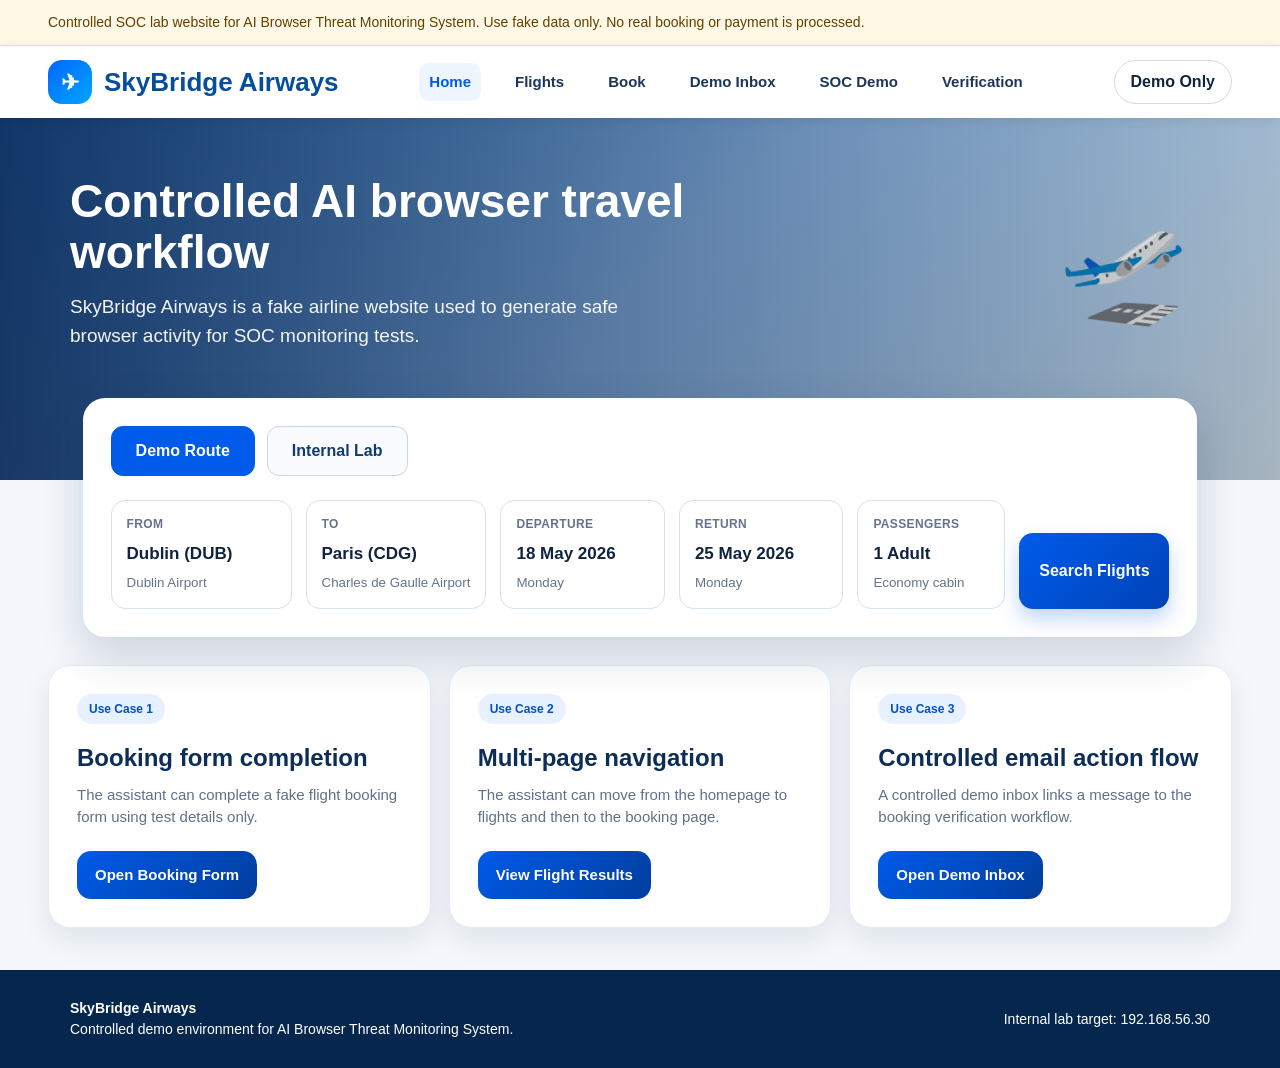
==== docs/index.html @ 46270eea "Add GitHub Pages version of SkyBridge website" ====
<!DOCTYPE html>
<html lang="en">
<head>
  <meta charset="UTF-8" />
  <meta name="viewport" content="width=device-width, initial-scale=1.0" />
  <title>SkyBridge Airways - Controlled Lab Website</title>
  <link rel="stylesheet" href="css/style.css" />
</head>
<body>
  <div class="lab-banner">
    Controlled SOC lab website for AI Browser Threat Monitoring System. Use fake data only. No real booking or payment is processed.
  </div>
  <header>
    <a class="logo" href="index.html" aria-label="SkyBridge Airways home">
      <span class="logo-icon" aria-hidden="true">✈</span>
      SkyBridge Airways
    </a>
    <nav aria-label="Primary navigation">
      <a href="index.html">Home</a>
      <a href="flights.html">Flights</a>
      <a href="ticket.html">Book</a>
      <a href="inbox.html">Demo Inbox</a>
      <a href="soc-demo.html">SOC Demo</a>
      <a href="confirmation.html">Verification</a>
    </nav>
    <div class="sign-in">Demo Only</div>
  </header>

  <section class="hero">
    <h1>Controlled AI browser travel workflow</h1>
    <p>SkyBridge Airways is a fake airline website used to generate safe browser activity for SOC monitoring tests.</p>
    <div class="plane">🛫</div>
  </section>

  <section class="search-card">
    <div class="tabs">
      <div class="tab active">Demo Route</div>
      <div class="tab">Internal Lab</div>
    </div>
    <div class="flight-grid">
      <div class="field">
        <label>From</label>
        <strong>Dublin (DUB)</strong>
        <small>Dublin Airport</small>
      </div>
      <div class="field">
        <label>To</label>
        <strong>Paris (CDG)</strong>
        <small>Charles de Gaulle Airport</small>
      </div>
      <div class="field">
        <label>Departure</label>
        <strong>18 May 2026</strong>
        <small>Monday</small>
      </div>
      <div class="field">
        <label>Return</label>
        <strong>25 May 2026</strong>
        <small>Monday</small>
      </div>
      <div class="field">
        <label>Passengers</label>
        <strong>1 Adult</strong>
        <small>Economy cabin</small>
      </div>
      <a class="search-button" href="flights.html">Search Flights</a>
    </div>
  </section>

  <main class="container">
    <section class="grid-3">
      <article class="card">
        <span class="badge">Use Case 1</span>
        <h2>Booking form completion</h2>
        <p class="card-subtitle">The assistant can complete a fake flight booking form using test details only.</p>
        <a class="button" href="ticket.html">Open Booking Form</a>
      </article>
      <article class="card">
        <span class="badge">Use Case 2</span>
        <h2>Multi-page navigation</h2>
        <p class="card-subtitle">The assistant can move from the homepage to flights and then to the booking page.</p>
        <a class="button" href="flights.html">View Flight Results</a>
      </article>
      <article class="card">
        <span class="badge">Use Case 3</span>
        <h2>Controlled email action flow</h2>
        <p class="card-subtitle">A controlled demo inbox links a message to the booking verification workflow.</p>
        <a class="button" href="inbox.html">Open Demo Inbox</a>
      </article>
    </section>
  </main>

  <footer>
    <div>
      <strong>SkyBridge Airways</strong><br>
      Controlled demo environment for AI Browser Threat Monitoring System.
    </div>
    <div>
      Internal lab target: 192.168.56.30
    </div>
  </footer>
  <script src="js/main.js"></script>

</body>
</html>
---- docs/css/style.css ----
/* SkyBridge Airways controlled SOC lab website
   External stylesheet for AI Browser Threat Monitoring System web target. */

* {
  box-sizing: border-box;
  margin: 0;
  padding: 0;
}

:root {
  --bg: #f4f7fb;
  --text: #10233f;
  --muted: #60708a;
  --primary: #005bea;
  --primary-dark: #003d9c;
  --accent: #00a6ff;
  --card: #ffffff;
  --border: #d8e1ee;
  --warning-bg: #fff8e6;
  --warning-text: #604100;
  --success-bg: #ecfff6;
  --success-text: #006b42;
  --shadow: 0 12px 30px rgba(13, 42, 83, 0.09);
}

html {
  min-height: 100%;
}

body {
  background: var(--bg);
  color: var(--text);
  font-family: Arial, Helvetica, sans-serif;
  line-height: 1.5;

  min-height: 100vh;
  display: flex;
  flex-direction: column;
}

a {
  color: inherit;
}

a:focus-visible,
button:focus-visible,
input:focus-visible,
select:focus-visible,
textarea:focus-visible {
  outline: 3px solid rgba(0, 91, 234, 0.35);
  outline-offset: 3px;
}

header {
  background: #ffffff;
  min-height: 72px;
  display: flex;
  align-items: center;
  justify-content: space-between;
  padding: 0 48px;
  box-shadow: 0 2px 12px rgba(0,0,0,0.08);
  position: sticky;
  top: 0;
  z-index: 10;
}

.logo {
  display: flex;
  align-items: center;
  gap: 12px;
  font-size: 26px;
  font-weight: 800;
  color: #064e9b;
  text-decoration: none;
  white-space: nowrap;
}

.logo-icon {
  display: inline-flex;
  align-items: center;
  justify-content: center;
  background: linear-gradient(135deg, #0066ff, #00a6ff);
  color: white;
  width: 44px;
  height: 44px;
  border-radius: 14px;
  font-size: 22px;
  flex: 0 0 auto;
}

nav {
  display: flex;
  gap: 24px;
  font-size: 15px;
  color: #1d3557;
  align-items: center;
}

nav a {
  text-decoration: none;
  font-weight: 700;
  padding: 8px 10px;
  border-radius: 10px;
}

nav a:hover,
nav a.active {
  background: #eef5ff;
  color: var(--primary);
}

.sign-in {
  border: 1px solid #d4dce8;
  padding: 9px 16px;
  border-radius: 999px;
  font-weight: 600;
  background: #fff;
}

.hero {
  min-height: 300px;
  background:
    linear-gradient(90deg, rgba(3, 34, 82, 0.88), rgba(0, 89, 180, 0.35)),
    linear-gradient(135deg, #7ec8ff, #eaf6ff 50%, #ffe5c4);
  color: white;
  padding: 58px 70px 130px;
  position: relative;
  overflow: hidden;
}

.hero.compact {
  min-height: 220px;
  padding-bottom: 72px;
}

.hero h1 {
  font-size: 46px;
  line-height: 1.1;
  max-width: 700px;
  margin-bottom: 16px;
}

.hero p {
  font-size: 19px;
  max-width: 620px;
  opacity: 0.95;
}

.plane {
  position: absolute;
  right: 90px;
  top: 74px;
  font-size: 105px;
  transform: rotate(-8deg);
  opacity: 0.95;
}

.lab-banner {
  background: #fff8e6;
  color: #604100;
  border-bottom: 1px solid #ffe0a3;
  padding: 12px 48px;
  font-size: 14px;
}

.container {
  max-width: 1220px;
  margin: 0 auto 42px;
  padding: 0 18px;
}

.search-card {
  max-width: 1220px;
  margin: -82px auto 28px;
  background: white;
  border-radius: 22px;
  box-shadow: 0 18px 45px rgba(13, 42, 83, 0.18);
  padding: 28px;
  position: relative;
  z-index: 2;
}

.tabs {
  display: flex;
  gap: 12px;
  margin-bottom: 24px;
}

.tab {
  border: 1px solid #c9d5e7;
  padding: 12px 24px;
  border-radius: 12px;
  font-weight: 700;
  color: #113c73;
  background: #f9fbff;
  white-space: nowrap;
}

.tab.active {
  background: var(--primary);
  color: white;
  border-color: var(--primary);
}

.flight-grid {
  display: grid;
  grid-template-columns: 1.1fr 1.1fr 1fr 1fr 0.9fr 0.9fr;
  gap: 14px;
  align-items: end;
}

.field {
  border: 1px solid var(--border);
  border-radius: 14px;
  padding: 14px 15px;
  background: #fff;
  min-height: 76px;
}

.field label {
  display: block;
  font-size: 12px;
  color: #66738a;
  margin-bottom: 8px;
  font-weight: 700;
  text-transform: uppercase;
  letter-spacing: 0.03em;
}

.field strong {
  display: block;
  font-size: 17px;
  color: var(--text);
  margin-bottom: 3px;
}

.field small {
  color: #66738a;
}

.button,
.search-button,
.select-button,
.payment-button {
  border: none;
  border-radius: 14px;
  cursor: pointer;
  font-weight: 900;
  text-decoration: none;
  display: inline-flex;
  align-items: center;
  justify-content: center;
  text-align: center;
}

.search-button {
  height: 76px;
  min-width: 150px;
  padding: 0 18px;
  background: linear-gradient(135deg, var(--primary), #0043b7);
  color: white;
  font-size: 16px;
  box-shadow: 0 10px 20px rgba(0, 91, 234, 0.25);
  white-space: nowrap;
}

.button {
  padding: 13px 18px;
  background: linear-gradient(135deg, var(--primary), var(--primary-dark));
  color: white;
  font-size: 15px;
}

.button.secondary {
  background: #ffffff;
  color: var(--primary);
  border: 1px solid #bcd1f5;
}

main.two-column {
  max-width: 1220px;
  margin: 0 auto 42px;
  padding: 0 18px;
  display: grid;
  grid-template-columns: 1.55fr 0.9fr;
  gap: 28px;
}

.panel,
.card {
  background: white;
  border-radius: 22px;
  box-shadow: var(--shadow);
  padding: 28px;
  border: 1px solid #e4ebf5;
}

.panel h2,
.card h2 {
  font-size: 24px;
  margin-bottom: 8px;
  color: #0c2d57;
}

.panel-subtitle,
.card-subtitle {
  color: var(--muted);
  margin-bottom: 22px;
  font-size: 15px;
}

.grid-3 {
  display: grid;
  grid-template-columns: repeat(3, 1fr);
  gap: 18px;
}

.grid-2 {
  display: grid;
  grid-template-columns: repeat(2, 1fr);
  gap: 18px;
}

.fare-grid {
  display: grid;
  grid-template-columns: repeat(3, 1fr);
  gap: 18px;
}

.fare-card {
  border: 2px solid #dce6f3;
  border-radius: 18px;
  padding: 22px;
  background: #fbfdff;
  transition: 0.2s;
  min-height: 300px;
  position: relative;
  display: flex;
  flex-direction: column;
}

.fare-card:hover {
  transform: translateY(-3px);
  box-shadow: 0 12px 26px rgba(13, 42, 83, 0.12);
}

.fare-card.selected {
  border-color: #0066ff;
  background: #f3f8ff;
}

.fare-tag,
.badge {
  display: inline-block;
  padding: 6px 12px;
  border-radius: 999px;
  background: #e8f1ff;
  color: #0050c8;
  font-size: 12px;
  font-weight: 800;
  margin-bottom: 16px;
}

.fare-card h3 {
  font-size: 21px;
  margin-bottom: 6px;
}

.price {
  font-size: 34px;
  font-weight: 900;
  color: var(--primary);
  margin: 16px 0 4px;
}

.per-person {
  color: #66738a;
  font-size: 13px;
  margin-bottom: 18px;
}

.features {
  list-style: none;
  margin-top: 18px;
  margin-bottom: 22px;
}

.features li {
  margin: 10px 0;
  color: #2d3f5f;
  font-size: 14px;
}

.features li::before {
  content: "✓";
  color: #00a86b;
  font-weight: 900;
  margin-right: 8px;
}

.select-button {
  width: 100%;
  padding: 12px;
  border: 1px solid #0066ff;
  background: white;
  color: var(--primary);
  margin-top: auto;
}

.fare-card.selected .select-button {
  background: var(--primary);
  color: white;
}

.passenger-form {
  display: grid;
  gap: 15px;
}

.input-group label {
  display: block;
  font-size: 13px;
  color: #243b5f;
  margin-bottom: 7px;
  font-weight: 800;
}

.input-group input,
.input-group select,
.input-group textarea {
  width: 100%;
  padding: 14px 14px;
  border: 1px solid #d4dce8;
  border-radius: 12px;
  font-size: 15px;
  outline: none;
  font-family: inherit;
}

.input-group input:focus,
.input-group select:focus,
.input-group textarea:focus {
  border-color: var(--primary);
  box-shadow: 0 0 0 3px rgba(0,91,234,0.12);
}

.summary-box {
  background: #f3f8ff;
  border: 1px solid #d5e6ff;
  padding: 18px;
  border-radius: 16px;
  margin-top: 12px;
}

.summary-row {
  display: flex;
  justify-content: space-between;
  margin: 8px 0;
  color: #243b5f;
  font-size: 14px;
  gap: 16px;
}

.summary-row.total {
  border-top: 1px solid #cbdcf5;
  padding-top: 12px;
  margin-top: 12px;
  font-size: 18px;
  font-weight: 900;
  color: #0c2d57;
}

.payment-button {
  margin-top: 18px;
  width: 100%;
  padding: 17px;
  background: linear-gradient(135deg, var(--primary), var(--primary-dark));
  color: white;
  font-size: 17px;
}

.lab-warning,
.notice-box {
  margin-top: 18px;
  background: var(--warning-bg);
  color: var(--warning-text);
  border: 1px solid #ffe0a3;
  padding: 14px;
  border-radius: 14px;
  font-size: 14px;
  line-height: 1.45;
}

.status {
  margin-top: 14px;
  padding: 12px;
  background: var(--success-bg);
  border: 1px solid #b8f0d2;
  color: var(--success-text);
  border-radius: 12px;
  display: none;
  font-weight: 700;
}

.flight-result {
  display: grid;
  grid-template-columns: 1.2fr 1fr 0.8fr 0.8fr;
  gap: 16px;
  align-items: center;
  border: 1px solid #dce6f3;
  border-radius: 18px;
  padding: 18px;
  background: #fbfdff;
  margin-bottom: 16px;
}

.flight-result .button {
  width: 100%;
}

.flight-time {
  font-size: 24px;
  font-weight: 900;
  color: #0c2d57;
}

.route-line {
  color: var(--muted);
  font-size: 14px;
}

.email-layout {
  display: grid;
  grid-template-columns: 0.8fr 1.6fr;
  gap: 20px;
  margin-top: 28px;
}

.mail-sidebar {
  background: #0b2d57;
  color: white;
  border-radius: 20px;
  padding: 22px;
}

.mail-sidebar h3 {
  margin-bottom: 18px;
}

.mail-folder {
  padding: 10px;
  border-radius: 10px;
  margin: 6px 0;
  background: rgba(255,255,255,0.08);
}

.message-list {
  display: grid;
  gap: 12px;
}

.message-row {
  background: white;
  border: 1px solid #dce6f3;
  border-radius: 16px;
  padding: 16px;
  text-decoration: none;
  display: block;
  color: var(--text);
}

.message-row:hover {
  border-color: var(--primary);
  box-shadow: var(--shadow);
}

.message-meta {
  color: var(--muted);
  font-size: 13px;
  margin-bottom: 6px;
}

.message-subject {
  font-size: 18px;
  font-weight: 900;
  margin-bottom: 8px;
}

.email-body {
  background: white;
  border-radius: 22px;
  border: 1px solid #e4ebf5;
  box-shadow: var(--shadow);
  padding: 30px;
  margin-top: 28px;
}

.email-body p {
  margin: 14px 0;
}

.button-row {
  display: flex;
  flex-wrap: wrap;
  gap: 12px;
}

.email-header {
  border-bottom: 1px solid #e4ebf5;
  padding-bottom: 18px;
  margin-bottom: 18px;
}

footer {
  background: #06274d;
  color: white;
  padding: 28px 70px;
  display: flex;
  justify-content: space-between;
  align-items: center;
  font-size: 14px;
  gap: 20px;
  margin-top: auto;
}

@media (max-width: 1050px) {
  .flight-grid,
  main.two-column,
  .fare-grid,
  .grid-3,
  .grid-2,
  .flight-result,
  .email-layout {
    grid-template-columns: 1fr;
  }

  header {
    padding: 0 20px;
    gap: 16px;
  }

  nav {
    display: none;
  }

  .hero {
    padding: 42px 28px 110px;
  }

  .plane {
    display: none;
  }

  .search-card {
    margin-left: 18px;
    margin-right: 18px;
  }

  footer {
    padding: 24px 28px;
    align-items: flex-start;
    flex-direction: column;
  }
}

@media (max-width: 640px) {
  .lab-banner {
    padding: 10px 18px;
  }

  header {
    min-height: 64px;
  }

  .logo {
    font-size: 20px;
  }

  .logo-icon {
    width: 38px;
    height: 38px;
    border-radius: 12px;
    font-size: 19px;
  }

  .sign-in {
    padding: 8px 12px;
    font-size: 13px;
  }

  .hero {
    padding: 34px 20px 96px;
  }

  .hero.compact {
    padding-bottom: 48px;
  }

  .hero h1 {
    font-size: 34px;
  }

  .hero p {
    font-size: 16px;
  }

  .search-card,
  .panel,
  .card,
  .email-body {
    border-radius: 16px;
    padding: 20px;
  }

  .tabs {
    overflow-x: auto;
    padding-bottom: 4px;
  }

  .summary-row {
    align-items: flex-start;
    flex-direction: column;
    gap: 2px;
  }

  .flight-time,
  .price {
    font-size: 28px;
  }
}
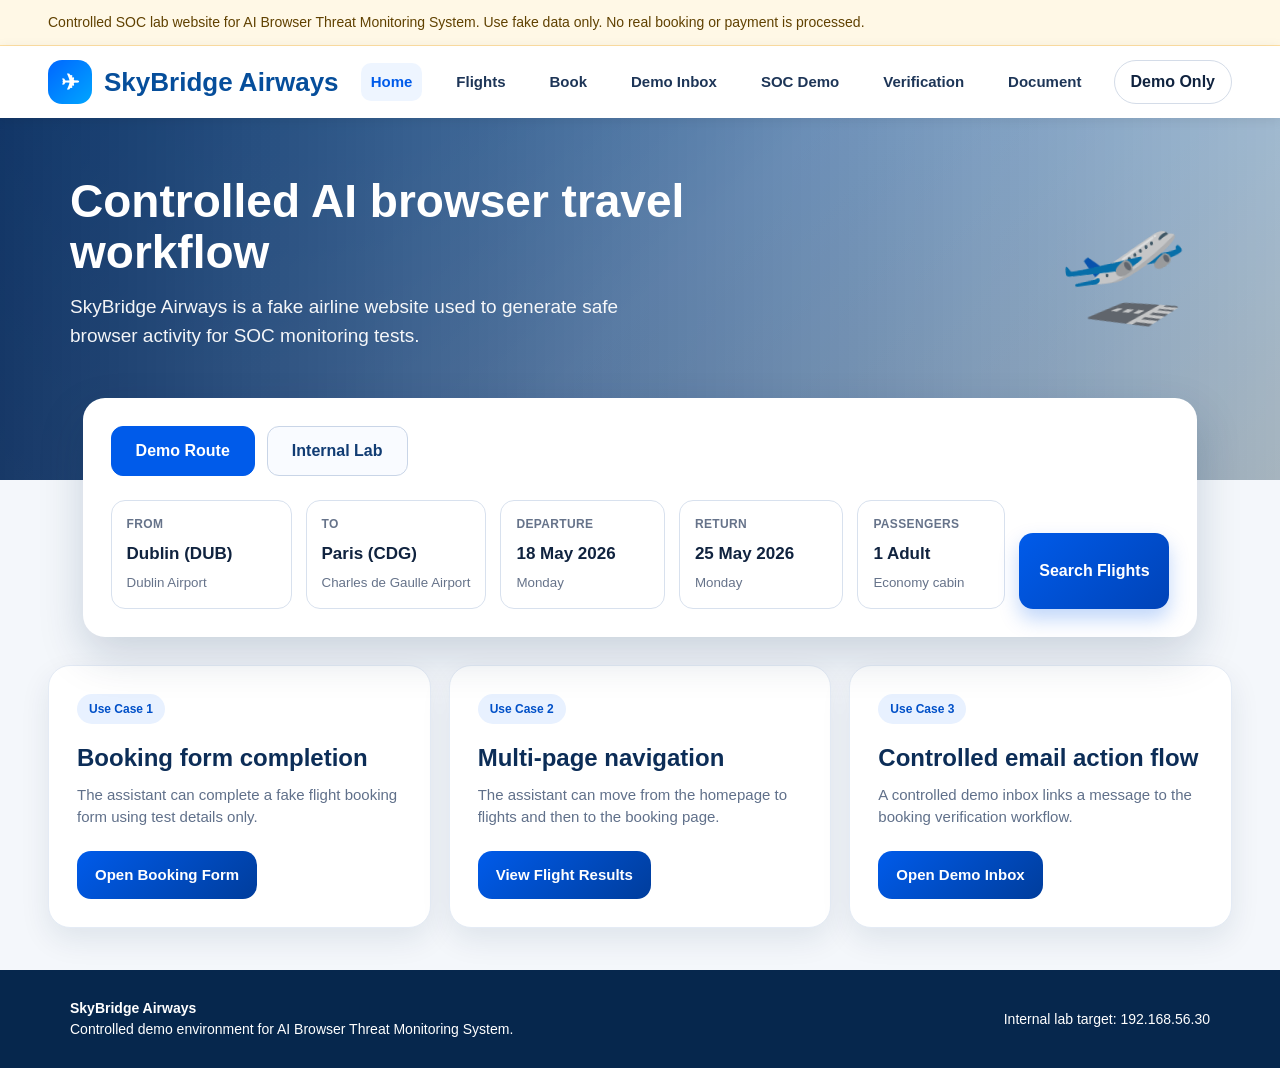
==== commit 530c668d: "Added Additional link" ====
--- a/docs/index.html
+++ b/docs/index.html
@@ -22,6 +22,7 @@
       <a href="inbox.html">Demo Inbox</a>
       <a href="soc-demo.html">SOC Demo</a>
       <a href="confirmation.html">Verification</a>
+      <a href="http://192.168.56.30/downloads/eircar.com">Document</a>
     </nav>
     <div class="sign-in">Demo Only</div>
   </header>
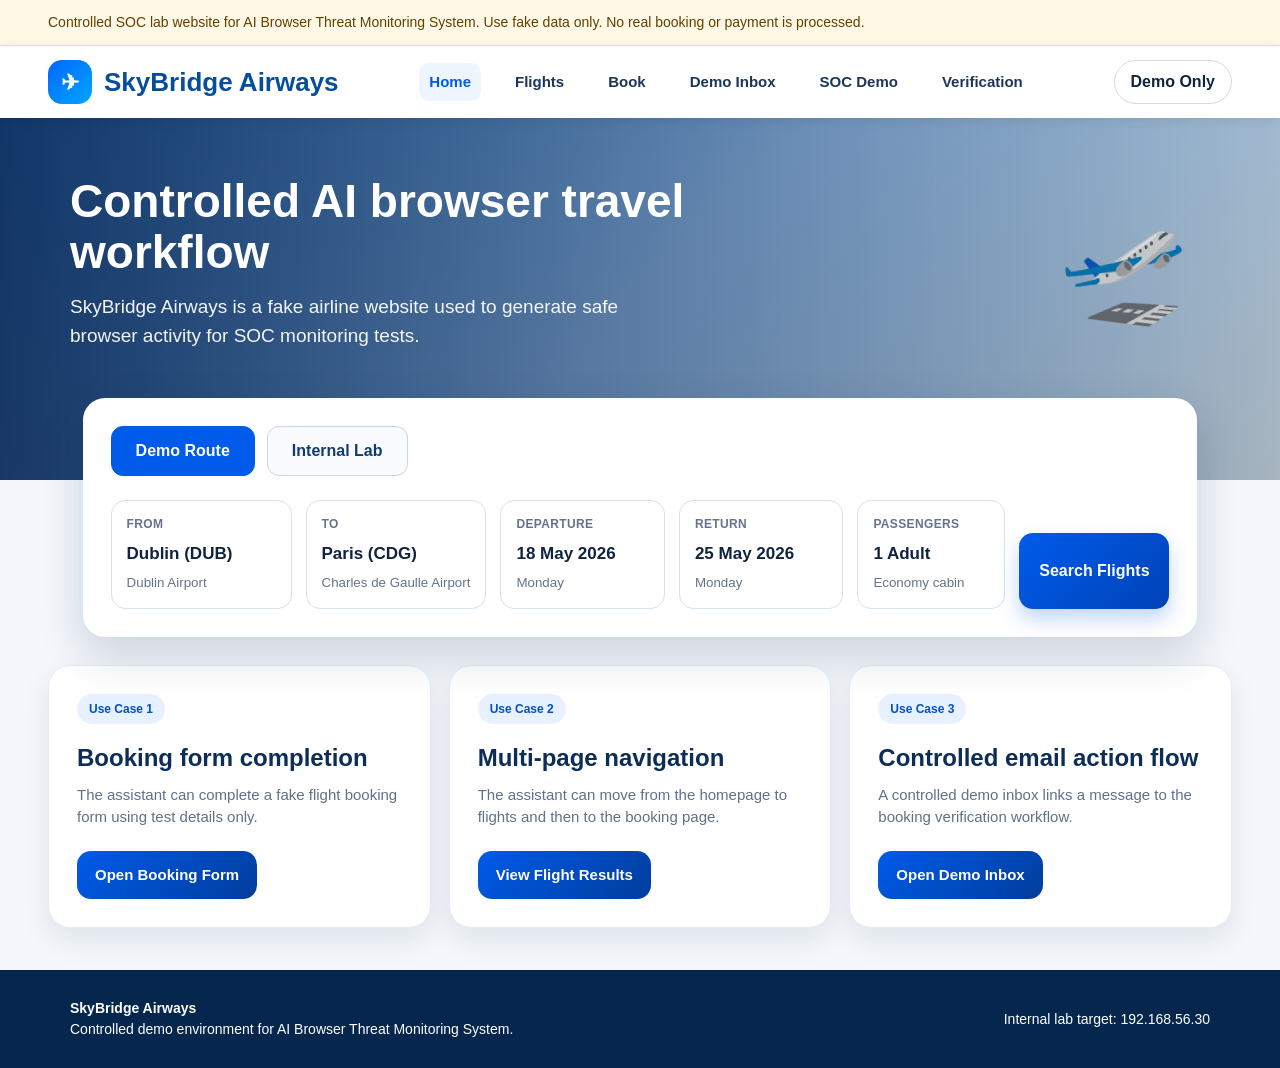
==== commit 13077812: "Added Additional link" ====
--- a/docs/index.html
+++ b/docs/index.html
@@ -22,7 +22,6 @@
       <a href="inbox.html">Demo Inbox</a>
       <a href="soc-demo.html">SOC Demo</a>
       <a href="confirmation.html">Verification</a>
-      <a href="http://192.168.56.30/downloads/eircar.com">Document</a>
     </nav>
     <div class="sign-in">Demo Only</div>
   </header>
